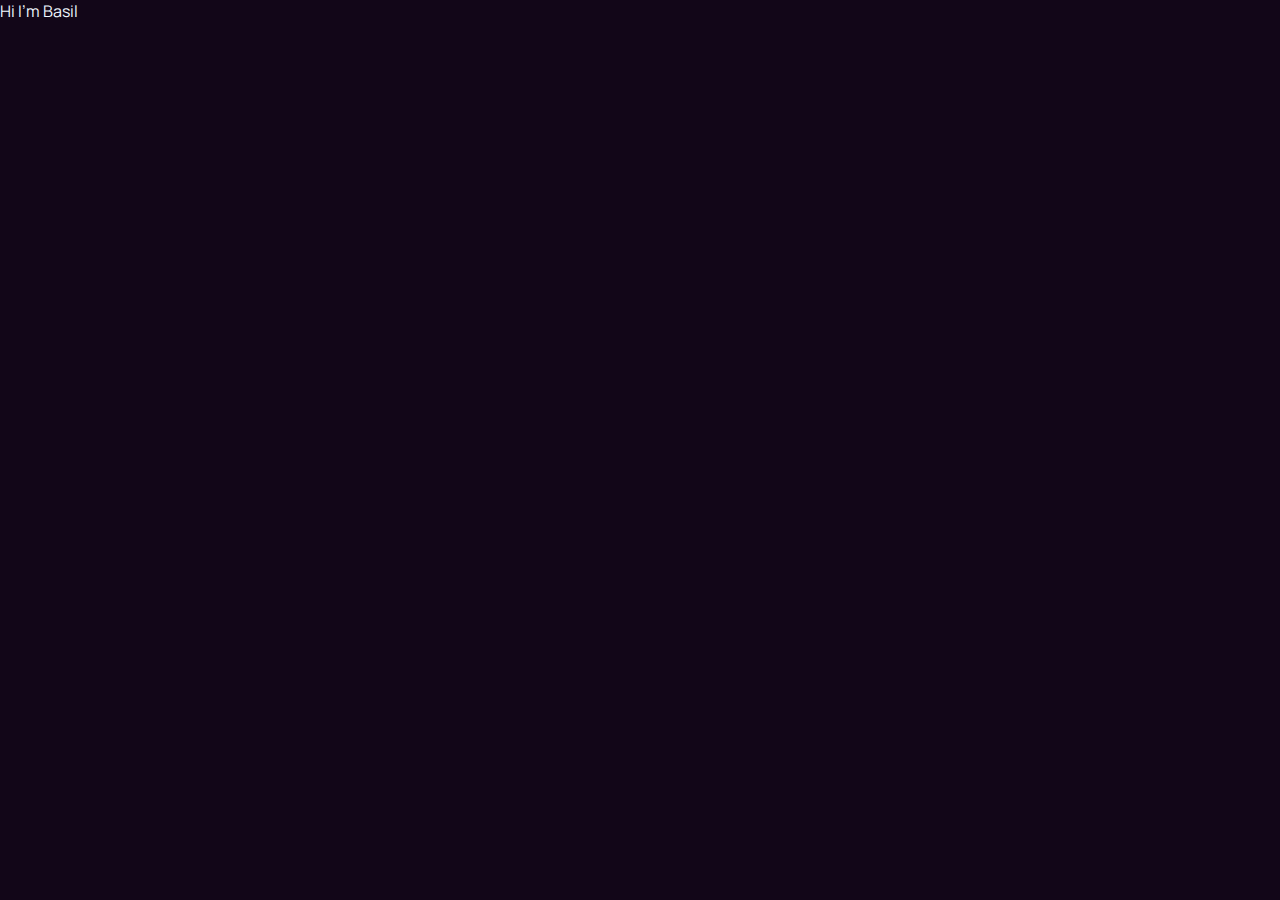
==== about.html @ 9d617df8 "Education mostly done, as well as a lot of projects" ====
<!DOCTYPE html>
<html lang="en">
<head>
    <meta charset="UTF-8">
    <meta name="viewport" content="width=device-width, initial-scale=1.0">
    <title>Basil Courbayre - About</title>
    <link rel="stylesheet" href="css/common.css">
    <link rel="stylesheet" href="css/about.css">
</head>
<body>
    Hi I'm Basil
    <script src="js/about.js"></script>
</body>
</html>
---- css/common.css ----
@font-face {
    font-family: 'bodyFont';
    src: url('../fonts/Manrope/Manrope-VariableFont_wght.ttf');
}

@font-face {
    font-family: 'Josefin';
    src: url('../fonts/Josefin_Sans/JosefinSans-VariableFont_wght.ttf');
}

body {
    background-color: #120618;
    font-family: 'bodyFont', sans-serif;
    color: aliceblue;
    margin: 0;
}

.full-screen-container {
    position: absolute;
    width: 100vw;
    height: 100vh;
}

.page {
    transition: transform 0.5s;
}

nav {
    display: flex;
    align-items: flex-start;
    position: absolute;
    width: 100vw;
    z-index: 1;
}

.nav-item {
    all: unset;
}

.nav-item:hover {
    text-decoration: none;
}

.nav-item:not(.active):hover {
    background-color: white;
    color: #120618;
    transition: 0.5s;
}

.nav-item {
    width: 20%;
    height: 40px;
    text-align: center;
    font-size: 20px;
    cursor: pointer;
    display:flex;
    justify-content:center;
    align-items:center;
}

.nav-item.active {
    background-color: #c09fd0;
    color: #120618;
}
.dropdown {
    position: relative;
    cursor: pointer;
}
.dropdown:hover {
    border-bottom: #120618 2px solid;
}
nav .content {
    position: absolute;
    top: 100%;
    left: 0;
    width: 100%;
    display: flex;
    justify-content: space-between;
    overflow: hidden;
}

.square {
    flex: 1;
    box-sizing: border-box;
    overflow: hidden;
    position: relative;
    height: 0px;
    background-color: white;
    transition: height 0.3s ease-in-out, transform 0.3s ease-in-out;
    transform-origin: top;
    border-right: #dedede solid 1px;
}

.square:nth-child(1) { transition-delay: 0.1s; }
.square:nth-child(2) { transition-delay: 0.15s; }
.square:nth-child(3) { transition-delay: 0.2s; }
.square:nth-child(4) { transition-delay: 0.25s; }

.square img {
    display: block;
    max-height: 25px;
    width: auto;
    margin: auto;
    position: absolute;
    top: 0;
    bottom: 0;
    left: 0;
    right: 0;
}

.square:hover img {
    transform: scale(1.2);
    max-height: 25px;
    width: auto;
}
  

.dropdown:hover .content{
    border-top: #120618 solid 2px;
}
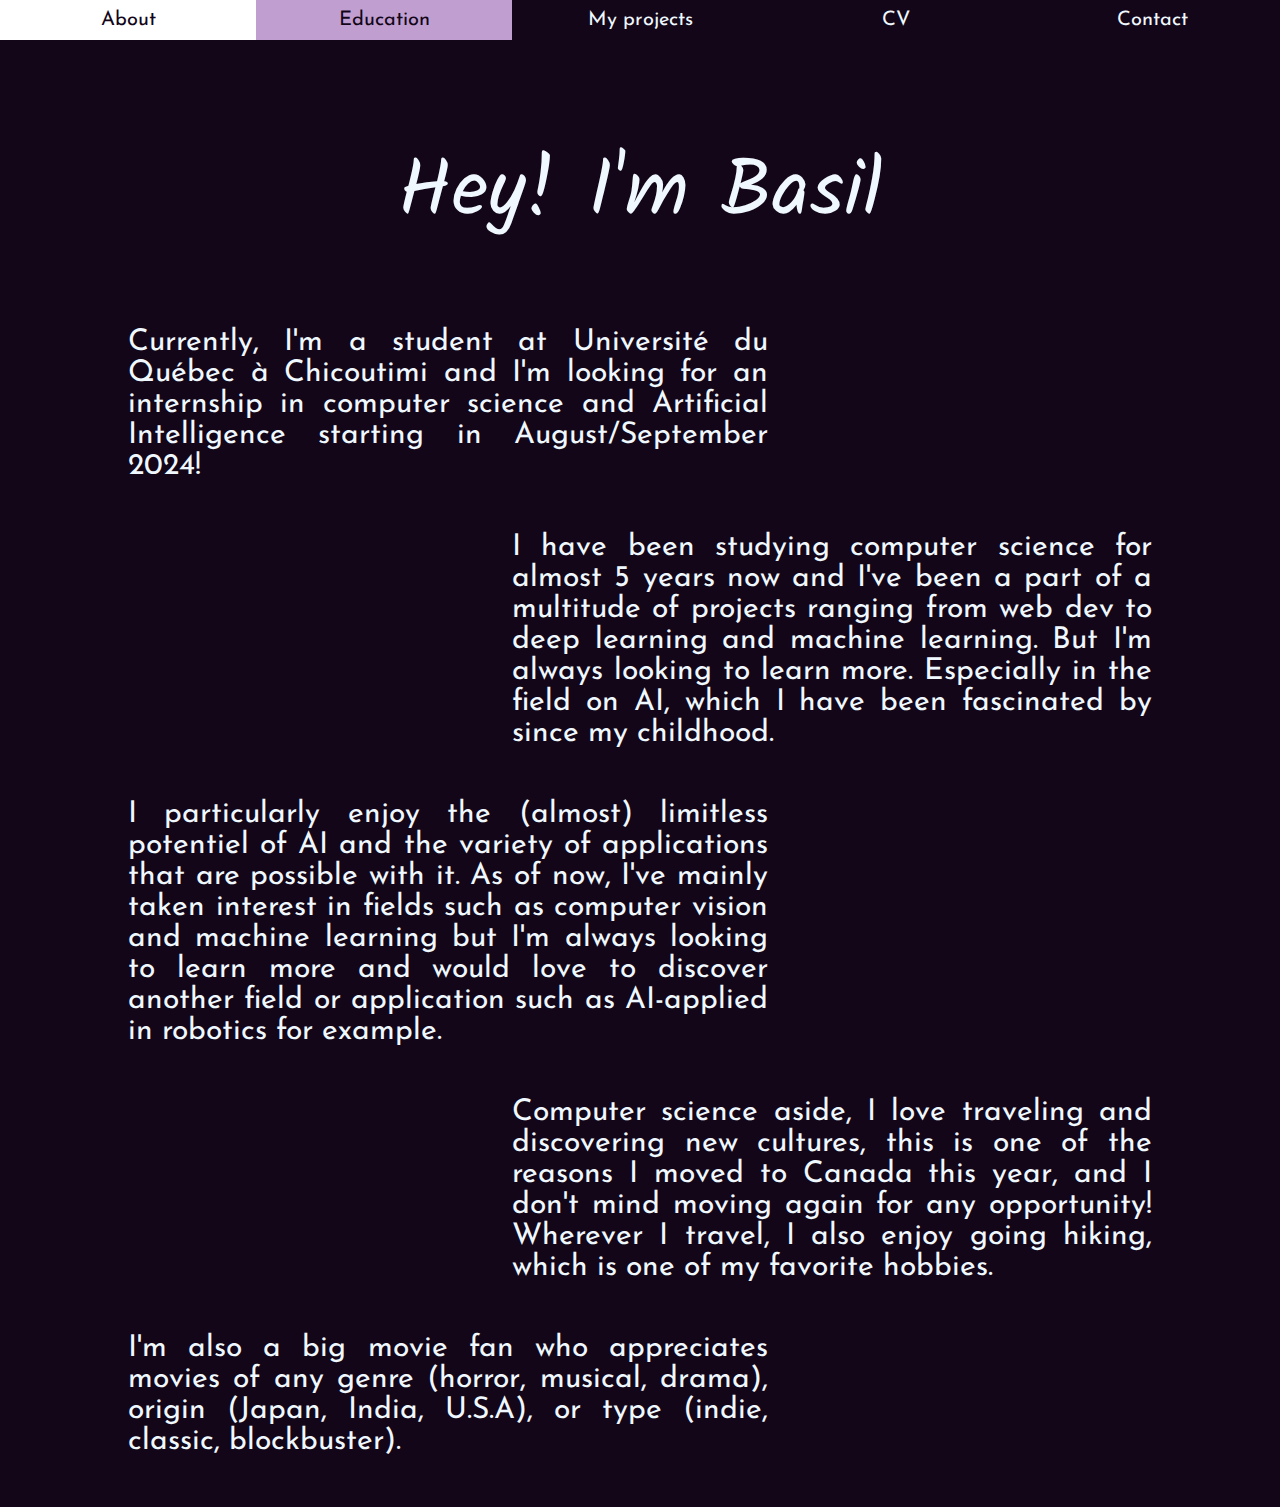
==== commit 37689dc6: "about: content created" ====
--- a/about.html
+++ b/about.html
@@ -8,7 +8,93 @@
     <link rel="stylesheet" href="css/about.css">
 </head>
 <body>
-    Hi I'm Basil
+    <nav>
+        <a class="nav-item" href="about.html">
+            About
+        </a>
+        <a class="nav-item active" href="education.html">
+            Education
+        </a>
+        <a class="nav-item" href="projects.html">
+            My projects
+        </a>
+        <a class="nav-item" href="doc/CV_Courbayre_CN.pdf" target="_blank">
+                CV
+        </a>
+        <div class="dropdown nav-item">
+            <div class="trigger">Contact</div>
+            <div class="content">
+                <a href="mailto:basil.cd.pro@gmail.com" class="square" target="_blank">
+                    <img src="img/mail.png" alt="Mail Contact">
+                </a>
+                <a href="https://discord.com/users/232197265958109185" class="square" target="_blank">
+                    <img src="img/Discord.png" alt="Discord Contact">
+                </a>
+                <a class="square" href="https://github.com/BananaCancer" target="_blank">
+                    <img src="img/GitHub_circle.png" alt="Github contact">
+                </a>
+                <a href="https://www.linkedin.com/in/basil-courbayre-2a4661b0/" class="square" target="_blank">
+                    <img src="img/Linkedin.png" alt="LinkedIn contact">
+                </a>
+            </div>
+        </a>
+    </nav>
+    <div class="main-content">
+        <div class="row">
+            <p>Hey! I'm Basil</p> 
+        </div>
+        <div class="row">
+            <p>
+                Currently, I'm a student at Université du Québec à Chicoutimi and 
+                I'm looking for an internship in computer science and Artificial Intelligence starting in August/September 2024!
+    
+            </p>
+            <div>
+
+            </div>
+        </div>
+        <div class="row">
+            <div>
+                
+            </div>
+            <p>
+                I have been studying computer science for almost 5 years now and I've been a part of a multitude of 
+                projects ranging from web dev to deep learning and machine learning. But I'm always looking to 
+                learn more. Especially in the field on AI, which I have been fascinated by since my childhood.
+            </p>
+        </div>
+        <div class="row">
+            <p>
+                I particularly enjoy the (almost) limitless potentiel of AI and the variety of applications that 
+                are possible with it. As of now, I've mainly taken interest in fields such as computer vision 
+                and machine learning but I'm always looking to learn more and would love to discover another field 
+                or application such as AI-applied in robotics for example.
+            </p>
+            <div>
+                
+            </div>
+        </div>
+        <div class="row">
+            <div>
+                
+            </div>
+            <p>
+                Computer science aside, I love traveling and discovering new cultures, this is one of the reasons I moved 
+                to Canada this year, and I don't mind moving again for any opportunity! Wherever I travel, I 
+                also enjoy going hiking, which is one of my favorite hobbies.
+            </p>
+        </div>
+        <div class="row">
+            <p>
+                I'm also a big movie fan who appreciates movies of any genre (horror, musical, drama), 
+                origin (Japan, India, U.S.A), or type (indie, classic, blockbuster).
+            </p>
+            <div>
+                
+            </div>
+        </div>
+        
+    </div>
     <script src="js/about.js"></script>
 </body>
 </html>--- a/css/common.css
+++ b/css/common.css
@@ -8,9 +8,36 @@
     src: url('../fonts/Josefin_Sans/JosefinSans-VariableFont_wght.ttf');
 }
 
+@font-face {
+    font-family: 'Comfortaa';
+    src: url('../fonts/Comfortaa/Comfortaa-VariableFont_wght.ttf');
+}
+
+@font-face {
+    font-family: 'Kalam';
+    src: url('../fonts/Kalam/Kalam-Regular.ttf');
+}
+
+@font-face {
+    font-family: 'Dancing';
+    src: url('../fonts/Dancing_Script/DancingScript-VariableFont_wght.ttf');
+}
+
+.kalam {
+    font-family: 'Kalam', sans-serif;
+}
+
+.comfortaa {
+    font-family: 'Comfortaa', sans-serif;
+}
+
+.dancing {
+    font-family: 'Dancing', sans-serif;
+}
+
 body {
     background-color: #120618;
-    font-family: 'bodyFont', sans-serif;
+    font-family: 'Josefin', sans-serif;
     color: aliceblue;
     margin: 0;
 }
@@ -110,6 +137,7 @@
 
 .square:hover img {
     transform: scale(1.2);
+    transition: transform 0.3s ease-in-out;
     max-height: 25px;
     width: auto;
 }
@@ -117,4 +145,20 @@
 
 .dropdown:hover .content{
     border-top: #120618 solid 2px;
+}
+
+.col1 {
+    color: #18d3b0;
+}
+
+.col2 {
+    color: #d35e18;
+}
+
+.col3 {
+    color: #8ff628;
+}
+
+.underline {
+    text-decoration: underline;
 }--- a/css/about.css
+++ b/css/about.css
@@ -0,0 +1,38 @@
+.main-content {
+    padding-top: 60px;
+}
+
+.row {
+    width: 100%;
+    display: flex;
+    justify-content: space-between;
+    padding-bottom: 50px;
+}
+
+
+.row:nth-child(1) {
+    font-size: 80px;
+    display: inline-block;
+    width: 100%;
+    font-family: 'Kalam', sans-serif;
+    text-align: center;
+    padding: 70px 0px;
+}
+.row * {
+    margin: 0;
+}
+
+
+.row:nth-child(2) p, .row:nth-child(4) p, .row:nth-child(6) p {
+    padding-left: 10%;
+    font-size: 30px;
+    width: 50%;
+    text-align: justify;
+}
+
+.row:nth-child(3) p, .row:nth-child(5) p, .row:nth-child(7) p {
+    padding-right: 10%;
+    font-size: 30px;
+    width: 50%;
+    text-align: justify;
+}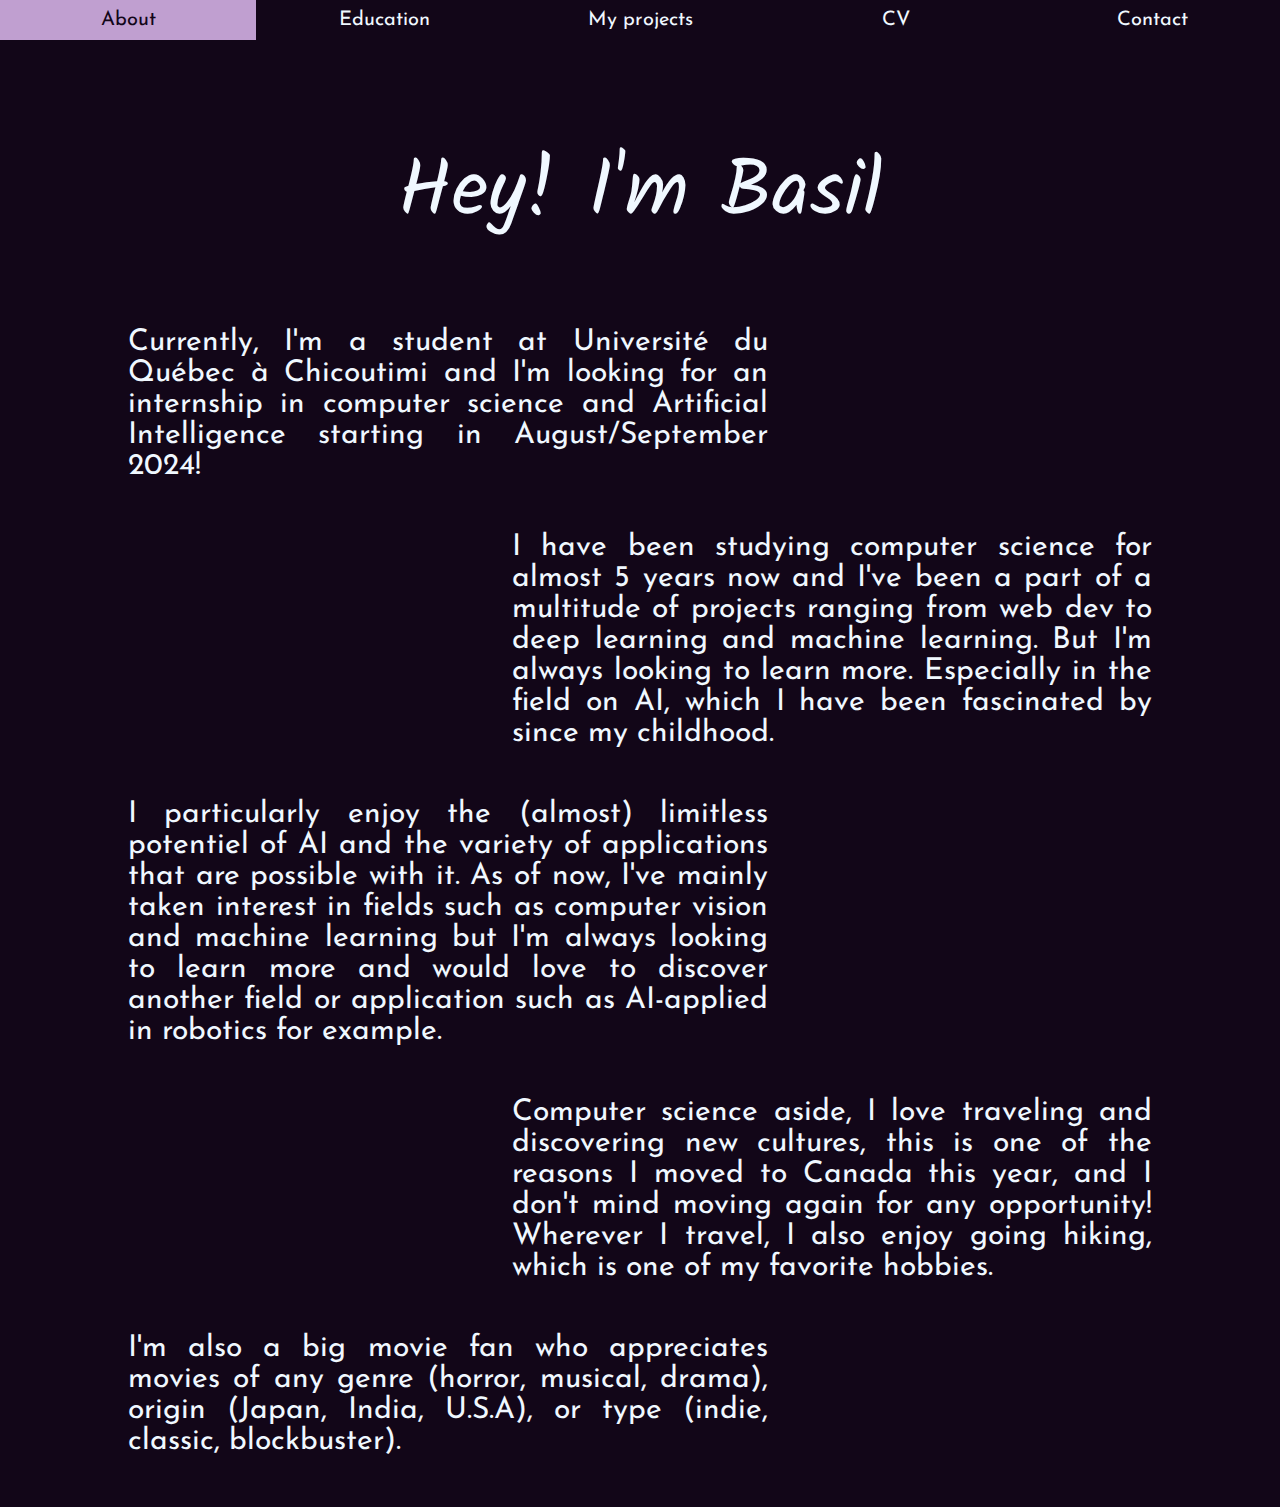
==== commit 93106937: "menu change" ====
--- a/about.html
+++ b/about.html
@@ -9,10 +9,10 @@
 </head>
 <body>
     <nav>
-        <a class="nav-item" href="about.html">
+        <a class="nav-item active" href="about.html">
             About
         </a>
-        <a class="nav-item active" href="education.html">
+        <a class="nav-item" href="education.html">
             Education
         </a>
         <a class="nav-item" href="projects.html">
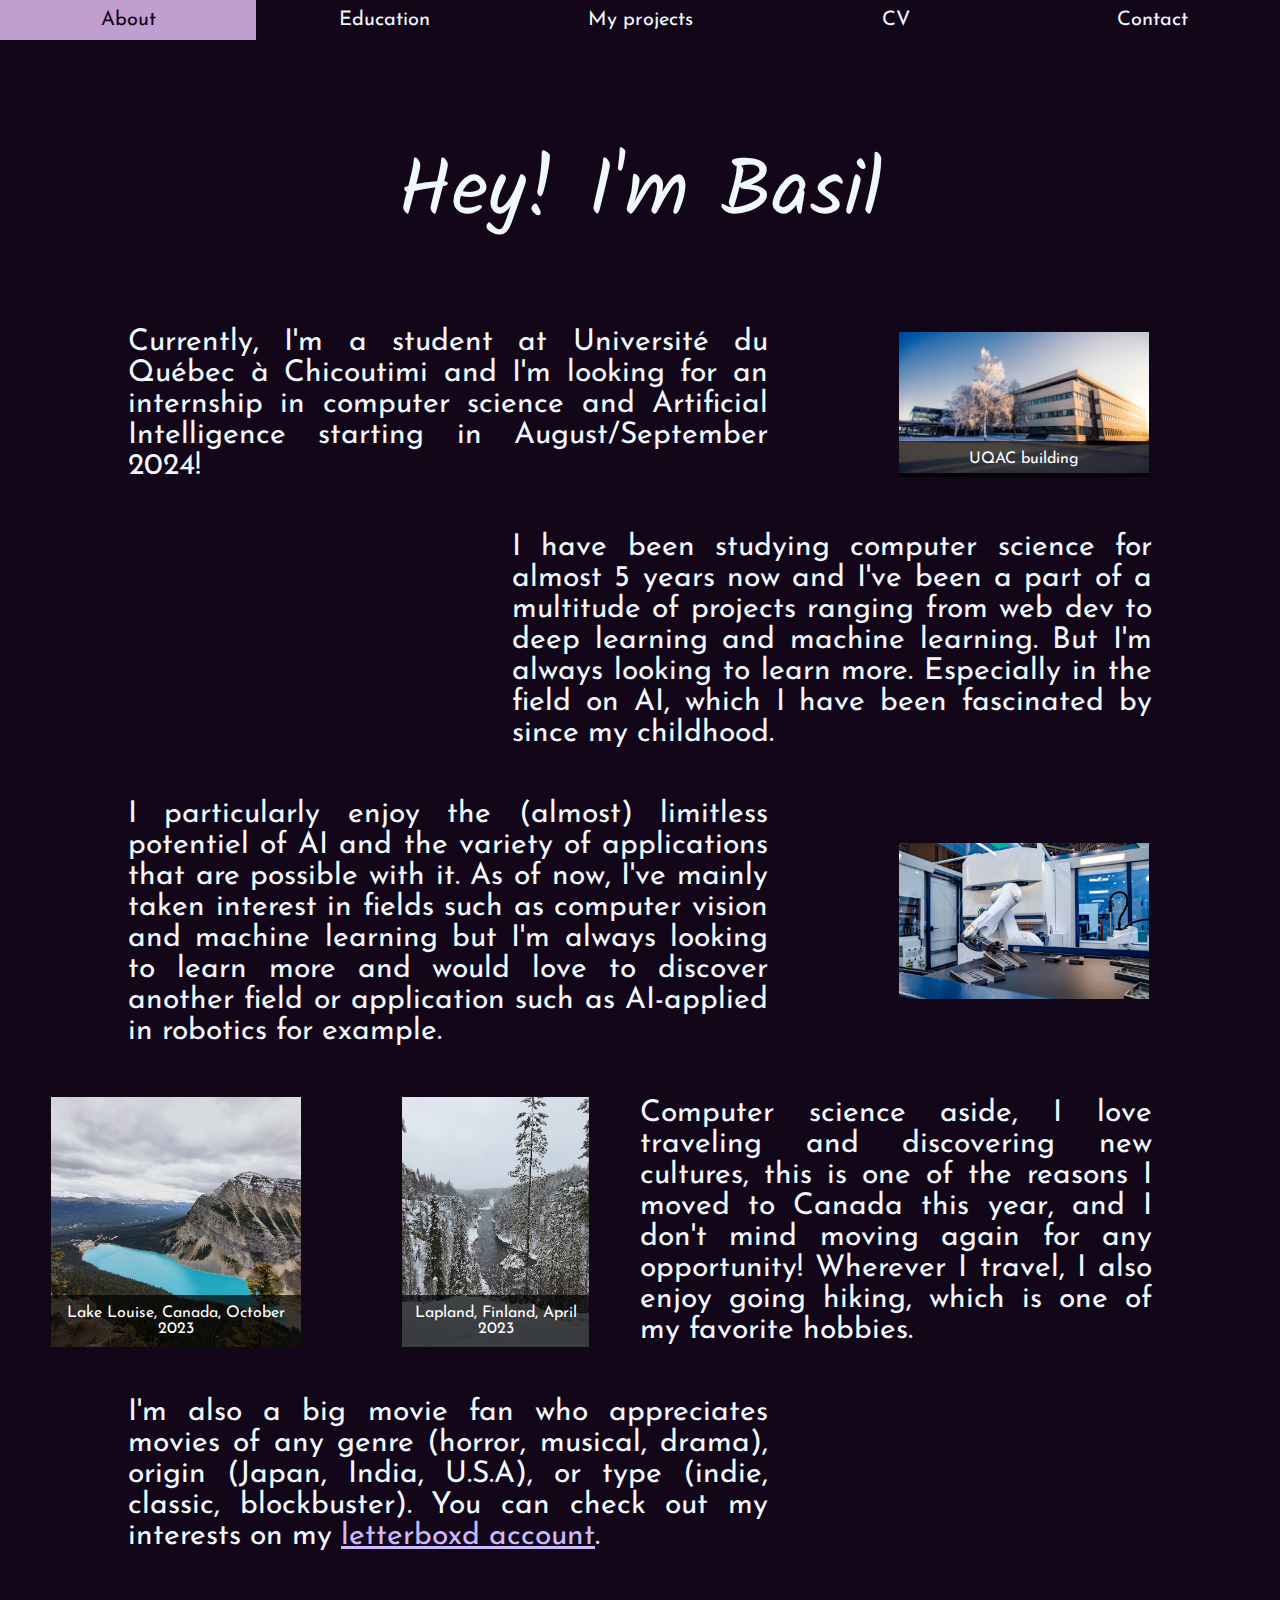
==== commit e2f118ad: "about update" ====
--- a/about.html
+++ b/about.html
@@ -49,8 +49,11 @@
                 I'm looking for an internship in computer science and Artificial Intelligence starting in August/September 2024!
     
             </p>
-            <div>
-
+            <div class="img-container">
+                <img class="image" src="img/uqac_bat.jpg" alt="Picture of the building of the UQAC in winter">
+                <div class="caption">
+                    UQAC building
+                </div>
             </div>
         </div>
         <div class="row">
@@ -70,13 +73,23 @@
                 and machine learning but I'm always looking to learn more and would love to discover another field 
                 or application such as AI-applied in robotics for example.
             </p>
-            <div>
+            <div class="img-container">
+                <img class="image" src="img/robot.jpg" alt="Image of a robot">
                 
             </div>
         </div>
         <div class="row">
-            <div>
-                
+            <div class="img-container">
+                <img class="image" src="img/lake_louise.jpg" alt="Image of lake louise">
+                <div class="caption">
+                    Lake Louise, Canada, October 2023
+                </div>
+            </div>
+            <div class="img-container">
+                <img class="image" src="img/finland.jpg" alt="Image of a river in a snowy environment">
+                <div class="caption">
+                    Lapland, Finland, April 2023
+                </div>
             </div>
             <p>
                 Computer science aside, I love traveling and discovering new cultures, this is one of the reasons I moved 
@@ -87,7 +100,8 @@
         <div class="row">
             <p>
                 I'm also a big movie fan who appreciates movies of any genre (horror, musical, drama), 
-                origin (Japan, India, U.S.A), or type (indie, classic, blockbuster).
+                origin (Japan, India, U.S.A), or type (indie, classic, blockbuster). You can check out my interests
+                on my <a href="https://letterboxd.com/BananaCancer/" target="_blank">letterboxd account</a>.
             </p>
             <div>
                 
--- a/css/about.css
+++ b/css/about.css
@@ -7,6 +7,7 @@
     display: flex;
     justify-content: space-between;
     padding-bottom: 50px;
+    align-items: center;
 }
 
 
@@ -18,6 +19,7 @@
     text-align: center;
     padding: 70px 0px;
 }
+
 .row * {
     margin: 0;
 }
@@ -35,4 +37,42 @@
     font-size: 30px;
     width: 50%;
     text-align: justify;
+}
+
+
+.row:nth-child(5) p {
+    width: 40%;
+}
+
+.row:nth-child(5) .img-container,.row:nth-child(5) img {
+    max-height: 250px;
+    width: auto;
+}
+
+.img-container {
+    position: relative;
+    width: 100%;
+    max-width: 250px; /* Adjust the maximum width as needed */
+    margin: auto;
+}
+
+.img-container img {
+    width: 100%;
+    height: auto;
+}
+
+.caption {
+    position: absolute;
+    bottom: 0;
+    left: 0;
+    width: 100%;
+    background-color: rgba(0, 0, 0, 0.7); /* Adjust the background color and opacity as needed */
+    color: #fff; /* Adjust the text color as needed */
+    padding: 10px;
+    box-sizing: border-box;
+    text-align: center;
+}
+a {
+    color: #ccbafe;
+    text-decoration: underline;
 }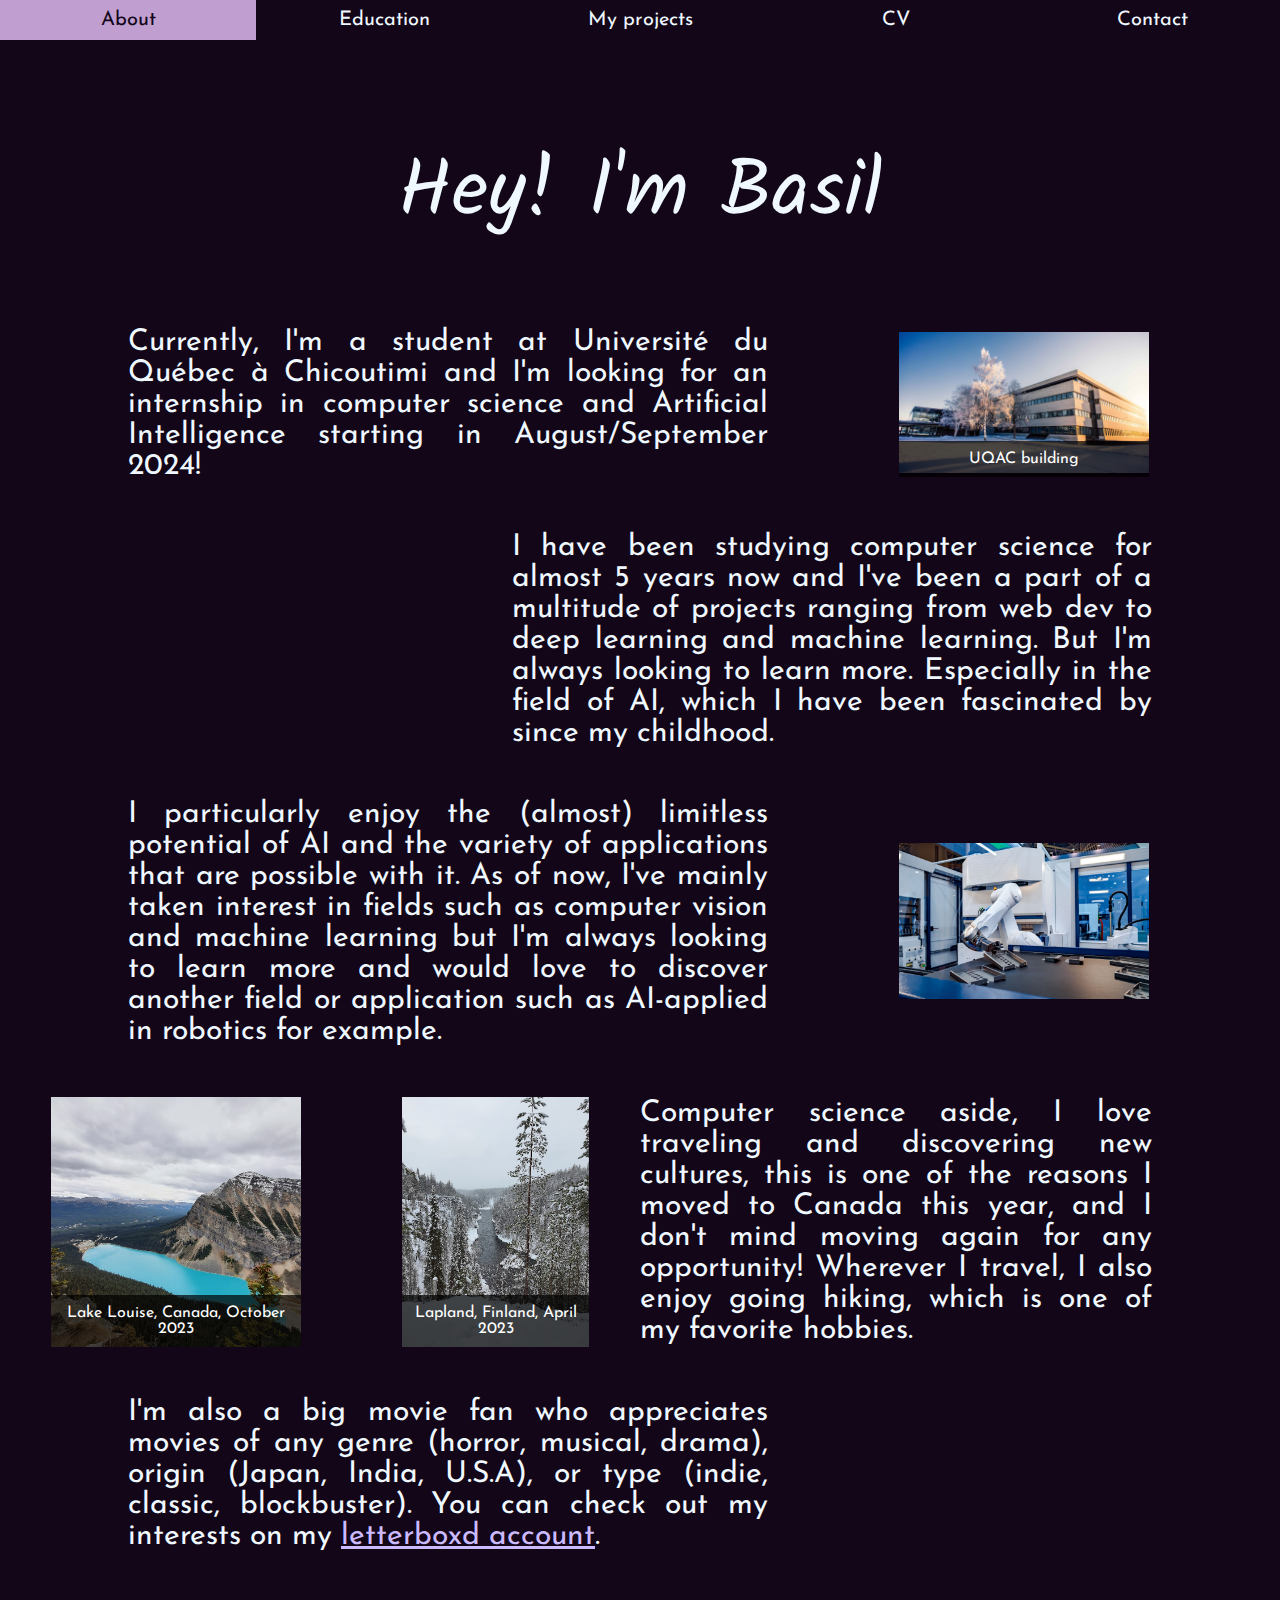
==== commit b29d7732: "grammar" ====
--- a/about.html
+++ b/about.html
@@ -63,12 +63,12 @@
             <p>
                 I have been studying computer science for almost 5 years now and I've been a part of a multitude of 
                 projects ranging from web dev to deep learning and machine learning. But I'm always looking to 
-                learn more. Especially in the field on AI, which I have been fascinated by since my childhood.
+                learn more. Especially in the field of AI, which I have been fascinated by since my childhood.
             </p>
         </div>
         <div class="row">
             <p>
-                I particularly enjoy the (almost) limitless potentiel of AI and the variety of applications that 
+                I particularly enjoy the (almost) limitless potential of AI and the variety of applications that 
                 are possible with it. As of now, I've mainly taken interest in fields such as computer vision 
                 and machine learning but I'm always looking to learn more and would love to discover another field 
                 or application such as AI-applied in robotics for example.
@@ -109,6 +109,8 @@
         </div>
         
     </div>
+    <script src="https://code.jquery.com/jquery-3.2.1.slim.min.js" integrity="sha384-KJ3o2DKtIkvYIK3UENzmM7KCkRr/rE9/Qpg6aAZGJwFDMVNA/GpGFF93hXpG5KkN" crossorigin="anonymous"></script>
+    <script src="js/common.js"></script>
     <script src="js/about.js"></script>
 </body>
 </html>--- a/css/common.css
+++ b/css/common.css
@@ -161,4 +161,14 @@
 
 .underline {
     text-decoration: underline;
+}
+@media only screen and (max-width: 600px) {
+    .nav-item {
+        font-size: 13px;
+    }
+    nav .content {
+        left: unset;
+        width: 100vw;
+        right: 0;
+    }
 }--- a/css/about.css
+++ b/css/about.css
@@ -75,4 +75,25 @@
 a {
     color: #ccbafe;
     text-decoration: underline;
+}
+
+@media only screen and (max-width: 600px) {
+    .row:nth-child(1) {
+        font-size: 60px;
+    }
+    .row {
+        display: block;
+    }
+    
+
+    .row:nth-child(2) p, .row:nth-child(4) p, .row:nth-child(6) p {
+        width: 90%;
+        font-size: 20px;
+        padding-left: 5%;
+    }
+    .row:nth-child(3) p, .row:nth-child(5) p, .row:nth-child(7) p {
+        width: 90%;
+        font-size: 20px;
+        padding-left: 5%;
+    }
 }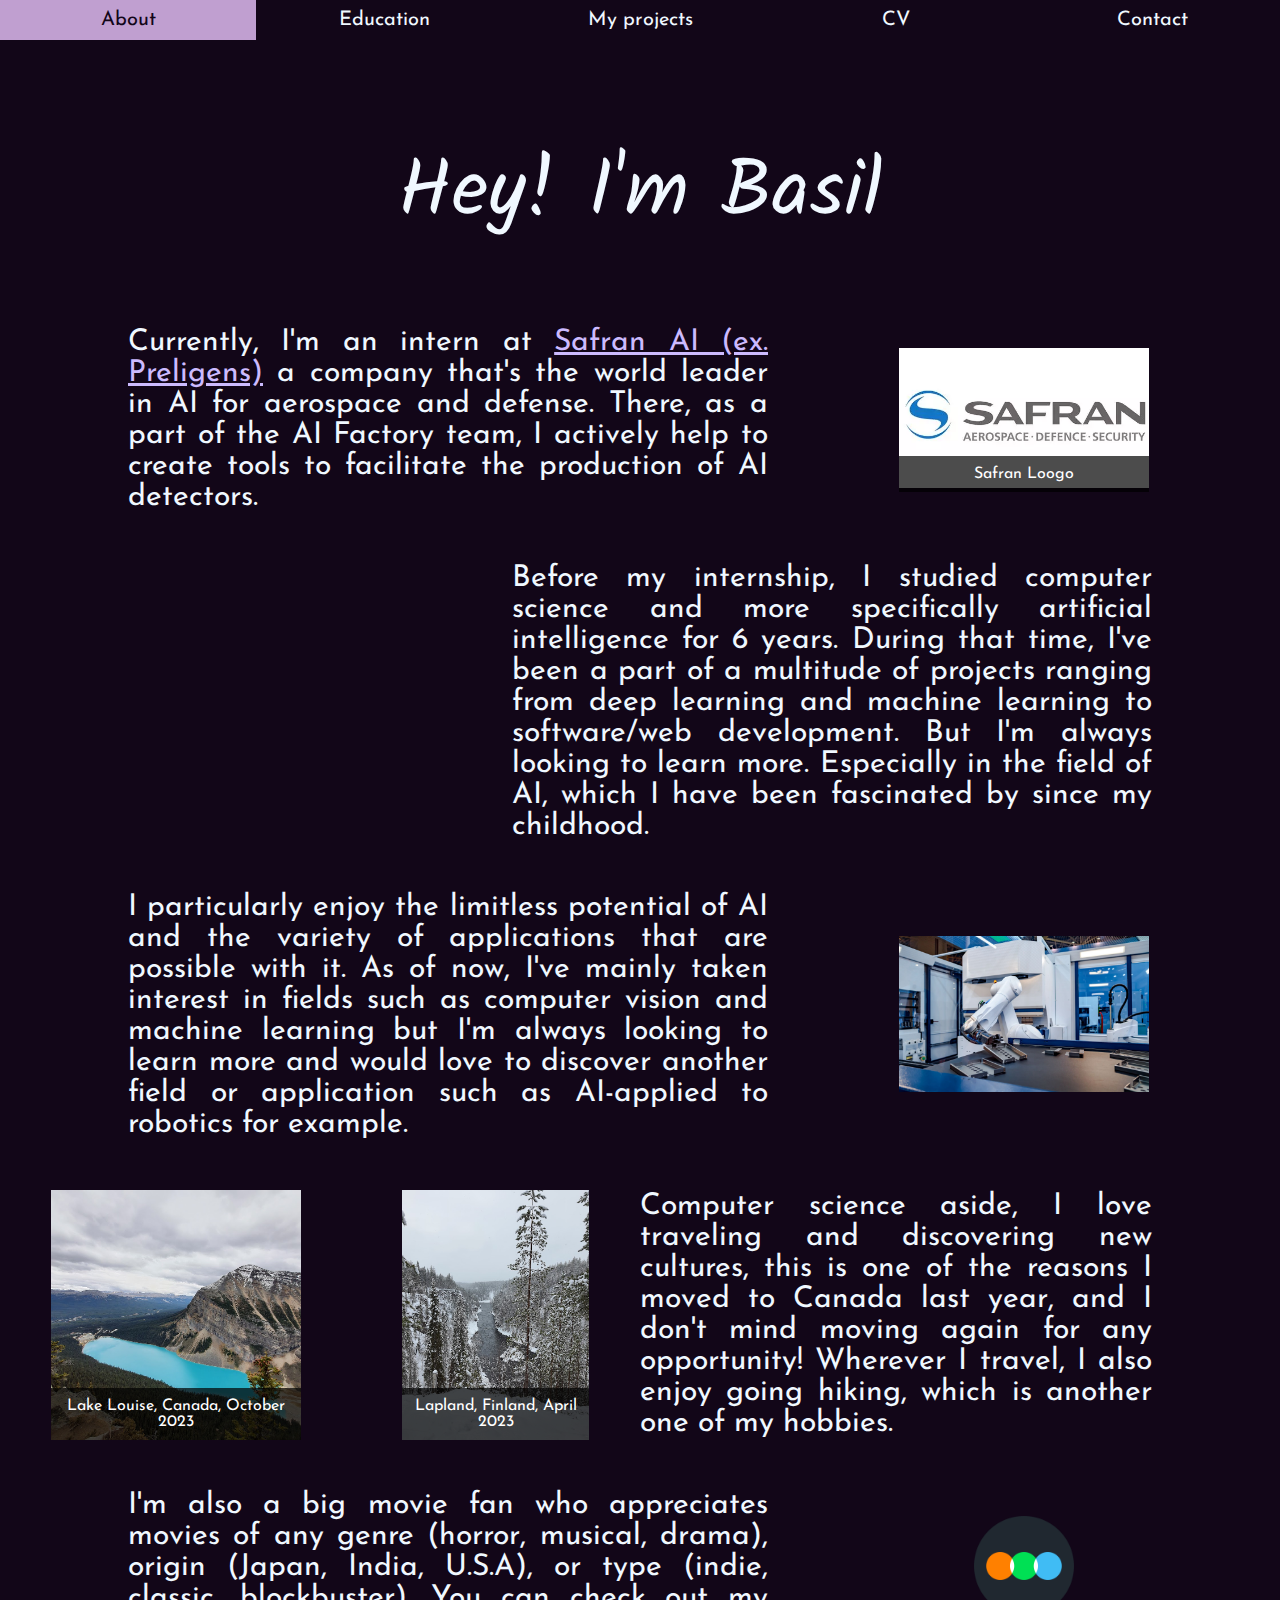
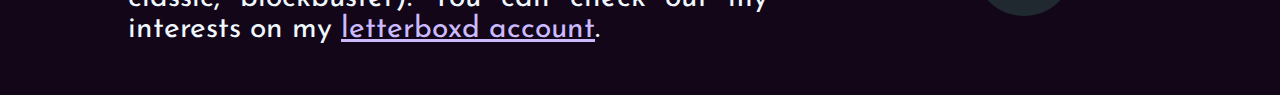
==== commit f8aad931: "Update during internship, added 2 projects" ====
--- a/about.html
+++ b/about.html
@@ -1,5 +1,6 @@
 <!DOCTYPE html>
 <html lang="en">
+
 <head>
     <meta charset="UTF-8">
     <meta name="viewport" content="width=device-width, initial-scale=1.0">
@@ -7,6 +8,7 @@
     <link rel="stylesheet" href="css/common.css">
     <link rel="stylesheet" href="css/about.css">
 </head>
+
 <body>
     <nav>
         <a class="nav-item active" href="about.html">
@@ -19,7 +21,7 @@
             My projects
         </a>
         <a class="nav-item" href="doc/CV_Courbayre_CN.pdf" target="_blank">
-                CV
+            CV
         </a>
         <div class="dropdown nav-item">
             <div class="trigger">Contact</div>
@@ -33,49 +35,53 @@
                 <a class="square" href="https://github.com/BananaCancer" target="_blank">
                     <img src="img/GitHub_circle.png" alt="Github contact">
                 </a>
-                <a href="https://www.linkedin.com/in/basil-courbayre-2a4661b0/" class="square" target="_blank">
+                <a href="https://www.linkedin.com/in/basil-courbayre/" class="square" target="_blank">
                     <img src="img/Linkedin.png" alt="LinkedIn contact">
                 </a>
             </div>
-        </a>
+            </a>
     </nav>
     <div class="main-content">
         <div class="row">
-            <p>Hey! I'm Basil</p> 
+            <p>Hey! I'm Basil</p>
         </div>
         <div class="row">
             <p>
-                Currently, I'm a student at Université du Québec à Chicoutimi and 
-                I'm looking for an internship in computer science and Artificial Intelligence starting in August/September 2024!
-    
+                Currently, I'm an intern at <a href="https://www.safran-group.com/companies/safran-ai"
+                    target="_blank">Safran AI (ex.
+                    Preligens)</a> a company that's the world leader in AI for aerospace and defense. There, as a part
+                of the AI Factory team, I actively help to create tools to facilitate the production of AI
+                detectors.
+
             </p>
             <div class="img-container">
-                <img class="image" src="img/uqac_bat.jpg" alt="Picture of the building of the UQAC in winter">
+                <img class="image" src="img/safran_logo.webp" alt="Picture of the building of the UQAC in winter">
                 <div class="caption">
-                    UQAC building
+                    Safran Loogo
                 </div>
             </div>
         </div>
         <div class="row">
             <div>
-                
+
             </div>
             <p>
-                I have been studying computer science for almost 5 years now and I've been a part of a multitude of 
-                projects ranging from web dev to deep learning and machine learning. But I'm always looking to 
-                learn more. Especially in the field of AI, which I have been fascinated by since my childhood.
+                Before my internship, I studied computer science and more specifically artificial intelligence for
+                6 years. During that time, I've been a part of a multitude of projects ranging from deep learning and
+                machine learning to software/web development. But I'm always looking to learn more. Especially in the
+                field of AI, which I have been fascinated by since my childhood.
             </p>
         </div>
         <div class="row">
             <p>
-                I particularly enjoy the (almost) limitless potential of AI and the variety of applications that 
-                are possible with it. As of now, I've mainly taken interest in fields such as computer vision 
-                and machine learning but I'm always looking to learn more and would love to discover another field 
-                or application such as AI-applied in robotics for example.
+                I particularly enjoy the limitless potential of AI and the variety of applications that
+                are possible with it. As of now, I've mainly taken interest in fields such as computer vision
+                and machine learning but I'm always looking to learn more and would love to discover another field
+                or application such as AI-applied to robotics for example.
             </p>
             <div class="img-container">
                 <img class="image" src="img/robot.jpg" alt="Image of a robot">
-                
+
             </div>
         </div>
         <div class="row">
@@ -92,25 +98,28 @@
                 </div>
             </div>
             <p>
-                Computer science aside, I love traveling and discovering new cultures, this is one of the reasons I moved 
-                to Canada this year, and I don't mind moving again for any opportunity! Wherever I travel, I 
-                also enjoy going hiking, which is one of my favorite hobbies.
+                Computer science aside, I love traveling and discovering new cultures, this is one of the reasons I
+                moved to Canada last year, and I don't mind moving again for any opportunity! Wherever I travel, I
+                also enjoy going hiking, which is another one of my hobbies.
             </p>
         </div>
         <div class="row">
             <p>
-                I'm also a big movie fan who appreciates movies of any genre (horror, musical, drama), 
+                I'm also a big movie fan who appreciates movies of any genre (horror, musical, drama),
                 origin (Japan, India, U.S.A), or type (indie, classic, blockbuster). You can check out my interests
                 on my <a href="https://letterboxd.com/BananaCancer/" target="_blank">letterboxd account</a>.
             </p>
-            <div>
-                
+            <div class="img-container w-100">
+                <img class="image" src="img/letterboxd.png" alt="Letterboxd logo">
             </div>
         </div>
-        
+
     </div>
-    <script src="https://code.jquery.com/jquery-3.2.1.slim.min.js" integrity="sha384-KJ3o2DKtIkvYIK3UENzmM7KCkRr/rE9/Qpg6aAZGJwFDMVNA/GpGFF93hXpG5KkN" crossorigin="anonymous"></script>
+    <script src="https://code.jquery.com/jquery-3.2.1.slim.min.js"
+        integrity="sha384-KJ3o2DKtIkvYIK3UENzmM7KCkRr/rE9/Qpg6aAZGJwFDMVNA/GpGFF93hXpG5KkN"
+        crossorigin="anonymous"></script>
     <script src="js/common.js"></script>
     <script src="js/about.js"></script>
 </body>
+
 </html>--- a/css/common.css
+++ b/css/common.css
@@ -80,22 +80,25 @@
     text-align: center;
     font-size: 20px;
     cursor: pointer;
-    display:flex;
-    justify-content:center;
-    align-items:center;
+    display: flex;
+    justify-content: center;
+    align-items: center;
 }
 
 .nav-item.active {
     background-color: #c09fd0;
     color: #120618;
 }
+
 .dropdown {
     position: relative;
     cursor: pointer;
 }
+
 .dropdown:hover {
     border-bottom: #120618 2px solid;
 }
+
 nav .content {
     position: absolute;
     top: 100%;
@@ -118,10 +121,21 @@
     border-right: #dedede solid 1px;
 }
 
-.square:nth-child(1) { transition-delay: 0.1s; }
-.square:nth-child(2) { transition-delay: 0.15s; }
-.square:nth-child(3) { transition-delay: 0.2s; }
-.square:nth-child(4) { transition-delay: 0.25s; }
+.square:nth-child(1) {
+    transition-delay: 0.1s;
+}
+
+.square:nth-child(2) {
+    transition-delay: 0.15s;
+}
+
+.square:nth-child(3) {
+    transition-delay: 0.2s;
+}
+
+.square:nth-child(4) {
+    transition-delay: 0.25s;
+}
 
 .square img {
     display: block;
@@ -141,9 +155,9 @@
     max-height: 25px;
     width: auto;
 }
-  
 
-.dropdown:hover .content{
+
+.dropdown:hover .content {
     border-top: #120618 solid 2px;
 }
 
@@ -162,13 +176,20 @@
 .underline {
     text-decoration: underline;
 }
+
 @media only screen and (max-width: 600px) {
     .nav-item {
         font-size: 13px;
     }
+
     nav .content {
         left: unset;
         width: 100vw;
         right: 0;
     }
+}
+
+
+.w-100 {
+    width: 100px !important;
 }